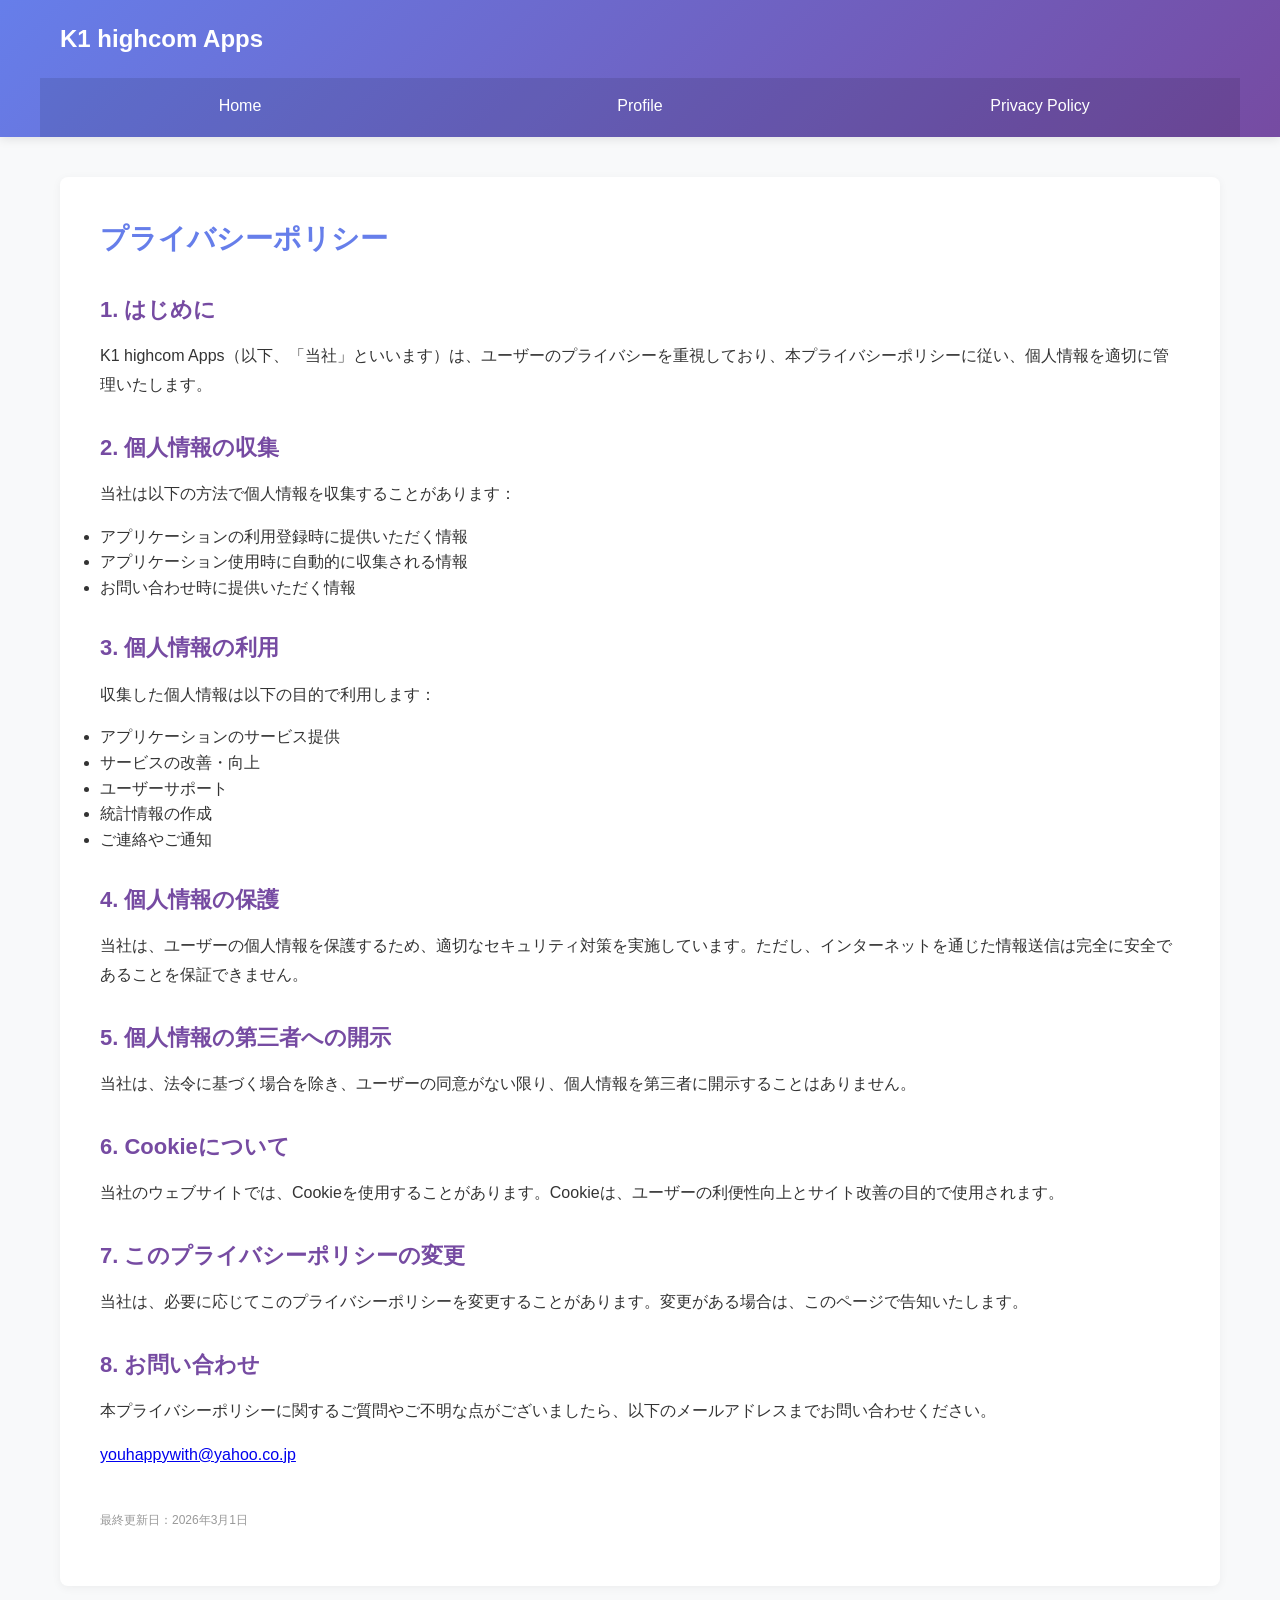
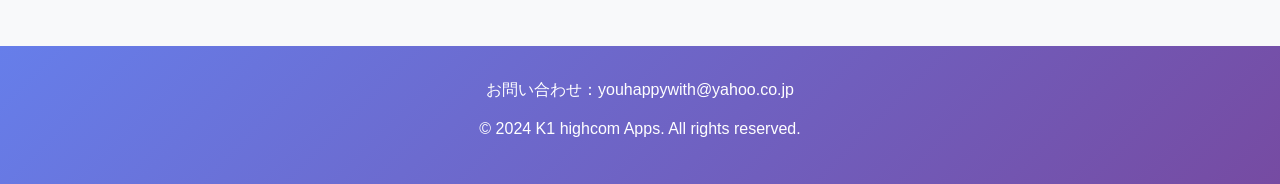
==== privacy.html @ 00ea288c "jekyllを使わずにWebサイトを作成" ====
<!DOCTYPE html>
<html lang="ja">
<head>
  <meta charset="UTF-8">
  <meta name="viewport" content="width=device-width, initial-scale=1.0">
  <title>プライバシーポリシー - K1 highcom Apps</title>
  <link rel="stylesheet" href="styles.css">
</head>
<body>
  <header>
    <div class="header-container">
      <div class="site-title">
        K1 highcom Apps
        <button class="menu-toggle">☰</button>
      </div>
      <nav>
        <ul>
          <li><a href="index.html">Home</a></li>
          <li><a href="profile.html">Profile</a></li>
          <li><a href="privacy.html">Privacy Policy</a></li>
        </ul>
      </nav>
    </div>
  </header>

  <main>
    <div class="container">
      <h1>プライバシーポリシー</h1>

      <h2>1. はじめに</h2>
      <p>K1 highcom Apps（以下、「当社」といいます）は、ユーザーのプライバシーを重視しており、本プライバシーポリシーに従い、個人情報を適切に管理いたします。</p>

      <h2>2. 個人情報の収集</h2>
      <p>当社は以下の方法で個人情報を収集することがあります：</p>
      <ul>
        <li>アプリケーションの利用登録時に提供いただく情報</li>
        <li>アプリケーション使用時に自動的に収集される情報</li>
        <li>お問い合わせ時に提供いただく情報</li>
      </ul>

      <h2>3. 個人情報の利用</h2>
      <p>収集した個人情報は以下の目的で利用します：</p>
      <ul>
        <li>アプリケーションのサービス提供</li>
        <li>サービスの改善・向上</li>
        <li>ユーザーサポート</li>
        <li>統計情報の作成</li>
        <li>ご連絡やご通知</li>
      </ul>

      <h2>4. 個人情報の保護</h2>
      <p>当社は、ユーザーの個人情報を保護するため、適切なセキュリティ対策を実施しています。ただし、インターネットを通じた情報送信は完全に安全であることを保証できません。</p>

      <h2>5. 個人情報の第三者への開示</h2>
      <p>当社は、法令に基づく場合を除き、ユーザーの同意がない限り、個人情報を第三者に開示することはありません。</p>

      <h2>6. Cookieについて</h2>
      <p>当社のウェブサイトでは、Cookieを使用することがあります。Cookieは、ユーザーの利便性向上とサイト改善の目的で使用されます。</p>

      <h2>7. このプライバシーポリシーの変更</h2>
      <p>当社は、必要に応じてこのプライバシーポリシーを変更することがあります。変更がある場合は、このページで告知いたします。</p>

      <h2>8. お問い合わせ</h2>
      <p>本プライバシーポリシーに関するご質問やご不明な点がございましたら、以下のメールアドレスまでお問い合わせください。</p>
      <p><a href="mailto:youhappywith@yahoo.co.jp">youhappywith@yahoo.co.jp</a></p>

      <p style="margin-top: 40px; font-size: 12px; color: #999;">最終更新日：2026年3月1日</p>
    </div>
  </main>

  <footer>
    <p>お問い合わせ：<a href="mailto:youhappywith@yahoo.co.jp">youhappywith@yahoo.co.jp</a></p>
    <p>&copy; 2024 K1 highcom Apps. All rights reserved.</p>
  </footer>

  <script src="script.js"></script>
</body>
</html>
---- styles.css ----
/* Global Styles */
* {
  margin: 0;
  padding: 0;
  box-sizing: border-box;
}

body {
  font-family: 'Segoe UI', Tahoma, Geneva, Verdana, sans-serif;
  line-height: 1.6;
  color: #333;
  background-color: #f8f9fa;
}

/* Header & Navigation */
header {
  background: linear-gradient(135deg, #667eea 0%, #764ba2 100%);
  color: white;
  padding: 0;
  box-shadow: 0 2px 10px rgba(0, 0, 0, 0.1);
  position: sticky;
  top: 0;
  z-index: 100;
}

.header-container {
  max-width: 1200px;
  margin: 0 auto;
  padding: 0;
}

.site-title {
  padding: 20px;
  font-size: 24px;
  font-weight: bold;
  display: flex;
  justify-content: space-between;
  align-items: center;
}

.menu-toggle {
  display: none;
  background: none;
  border: none;
  color: white;
  font-size: 24px;
  cursor: pointer;
}

nav {
  background: rgba(0, 0, 0, 0.1);
  display: flex;
  justify-content: flex-start;
}

nav ul {
  list-style: none;
  display: flex;
  width: 100%;
  margin: 0;
  padding: 0;
}

nav li {
  flex: 1;
}

nav a {
  display: block;
  color: white;
  text-decoration: none;
  padding: 15px 20px;
  text-align: center;
  transition: background-color 0.3s ease;
  border-bottom: 3px solid transparent;
}

nav a:hover,
nav a.active {
  background-color: rgba(0, 0, 0, 0.2);
  border-bottom-color: white;
}

/* Main Content */
main {
  max-width: 1200px;
  margin: 40px auto;
  padding: 0 20px;
}

.container {
  background: white;
  padding: 40px;
  border-radius: 8px;
  box-shadow: 0 2px 10px rgba(0, 0, 0, 0.05);
  margin-bottom: 40px;
}

h1 {
  color: #667eea;
  margin-bottom: 20px;
  font-size: 28px;
}

h2 {
  color: #764ba2;
  margin-top: 30px;
  margin-bottom: 15px;
  font-size: 22px;
}

h3 {
  color: #667eea;
  margin-top: 20px;
  margin-bottom: 10px;
  font-size: 18px;
}

p {
  margin-bottom: 15px;
  line-height: 1.8;
}

/* App Cards */
.app-card {
  background: linear-gradient(135deg, rgba(102, 126, 234, 0.1) 0%, rgba(118, 75, 162, 0.1) 100%);
  padding: 30px;
  margin: 20px 0;
  border-radius: 8px;
  border-left: 4px solid #667eea;
}

.app-card h3 {
  color: #667eea;
  margin-top: 0;
}

.app-card p {
  margin-bottom: 15px;
}

.download-buttons {
  display: flex;
  gap: 10px;
  margin-top: 15px;
  flex-wrap: wrap;
}

.btn {
  display: inline-block;
  padding: 12px 24px;
  background: linear-gradient(135deg, #667eea 0%, #764ba2 100%);
  color: white;
  text-decoration: none;
  border-radius: 5px;
  transition: transform 0.2s ease, box-shadow 0.2s ease;
  border: none;
  cursor: pointer;
  font-size: 14px;
  font-weight: 600;
}

.btn:hover {
  transform: translateY(-2px);
  box-shadow: 0 4px 15px rgba(102, 126, 234, 0.4);
}

.btn-secondary {
  background: linear-gradient(135deg, #764ba2 0%, #667eea 100%);
}

/* Profile Section */
.profile-info {
  display: grid;
  grid-template-columns: 1fr 1fr;
  gap: 30px;
  margin-bottom: 40px;
}

.profile-bio {
  padding: 20px;
  background: linear-gradient(135deg, rgba(102, 126, 234, 0.05) 0%, rgba(118, 75, 162, 0.05) 100%);
  border-radius: 8px;
  border-left: 4px solid #667eea;
}

.profile-bio h3 {
  margin-top: 0;
}

.profile-skills {
  padding: 20px;
  background: linear-gradient(135deg, rgba(118, 75, 162, 0.05) 0%, rgba(102, 126, 234, 0.05) 100%);
  border-radius: 8px;
  border-left: 4px solid #764ba2;
}

.profile-skills h3 {
  margin-top: 0;
  color: #764ba2;
}

.skill-list {
  list-style: none;
  padding: 0;
}

.skill-list li {
  padding: 8px 0;
  color: #555;
}

.skill-list li:before {
  content: "▸ ";
  color: #667eea;
  font-weight: bold;
  margin-right: 8px;
}

/* Timeline */
.timeline {
  position: relative;
  padding: 20px 0;
}

.timeline-item {
  padding-left: 40px;
  margin: 15px 0;
  position: relative;
}

.timeline-item:before {
  content: "";
  position: absolute;
  left: 0;
  top: 5px;
  width: 12px;
  height: 12px;
  background: linear-gradient(135deg, #667eea 0%, #764ba2 100%);
  border-radius: 50%;
  border: 2px solid white;
  box-shadow: 0 0 0 2px #667eea;
}

.timeline-date {
  font-weight: bold;
  color: #667eea;
  margin-right: 10px;
}

.timeline-content {
  color: #555;
}

/* Social Links */
.social-links {
  display: flex;
  gap: 15px;
  margin-top: 20px;
  flex-wrap: wrap;
}

.social-links a {
  display: inline-block;
  padding: 10px 20px;
  background: linear-gradient(135deg, #667eea 0%, #764ba2 100%);
  color: white;
  text-decoration: none;
  border-radius: 5px;
  transition: transform 0.2s ease;
  font-size: 14px;
  font-weight: 600;
}

.social-links a:hover {
  transform: translateY(-2px);
}

/* Footer */
footer {
  background: linear-gradient(135deg, #667eea 0%, #764ba2 100%);
  color: white;
  text-align: center;
  padding: 30px 20px;
  margin-top: 60px;
}

footer p {
  margin-bottom: 10px;
  color: white;
}

footer a {
  color: white;
  text-decoration: none;
  transition: text-decoration 0.2s ease;
}

footer a:hover {
  text-decoration: underline;
}

/* Responsive */
@media (max-width: 768px) {
  .site-title {
    flex-direction: column;
    align-items: flex-start;
  }

  .menu-toggle {
    display: block;
    position: absolute;
    top: 20px;
    right: 20px;
  }

  nav {
    max-height: 0;
    overflow: hidden;
    transition: max-height 0.3s ease;
  }

  nav.active {
    max-height: 300px;
  }

  nav ul {
    flex-direction: column;
  }

  nav li {
    flex: none;
  }

  .profile-info {
    grid-template-columns: 1fr;
  }

  .container {
    padding: 20px;
  }

  .download-buttons {
    flex-direction: column;
  }

  .btn {
    width: 100%;
    text-align: center;
  }

  h1 {
    font-size: 24px;
  }

  h2 {
    font-size: 20px;
  }
}

@media (max-width: 480px) {
  .site-title {
    font-size: 20px;
  }

  nav a {
    padding: 12px 15px;
    font-size: 14px;
  }

  .app-card {
    padding: 20px;
  }

  h1 {
    font-size: 20px;
  }

  h2 {
    font-size: 18px;
  }
}
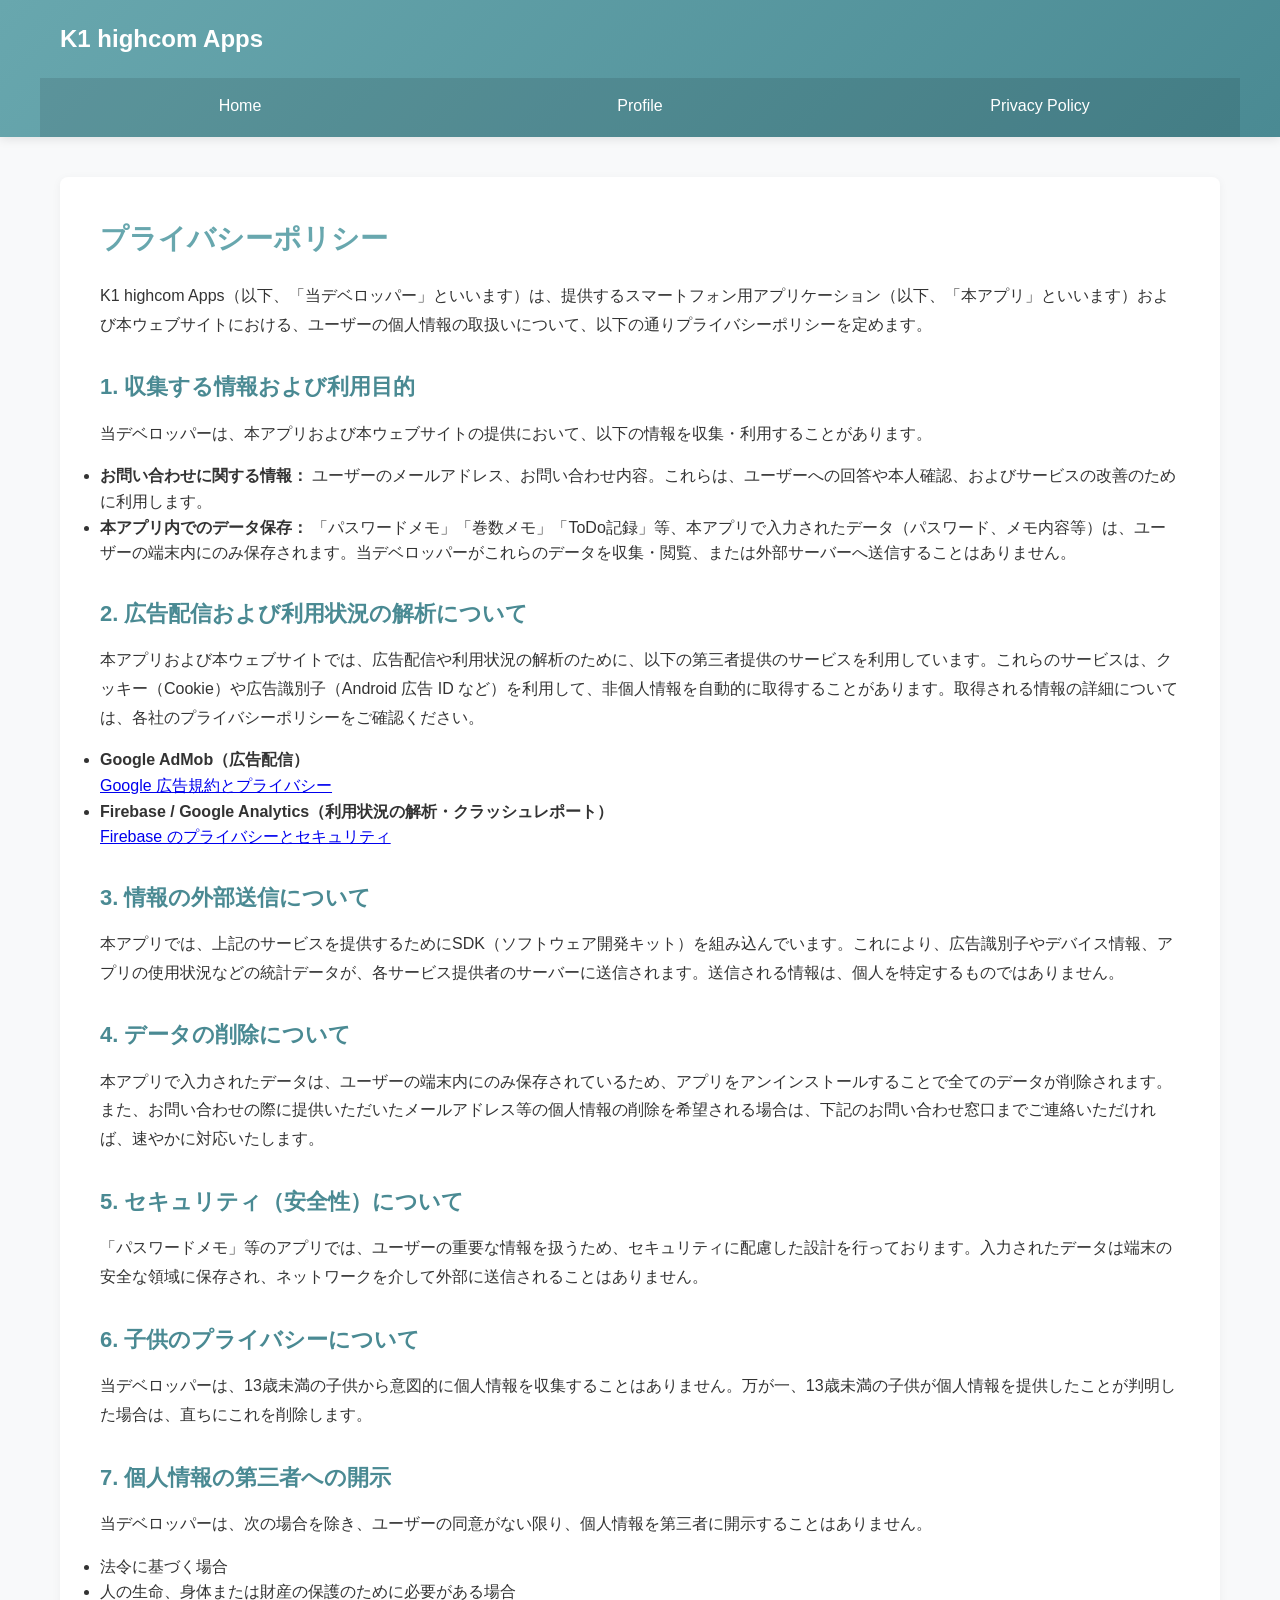
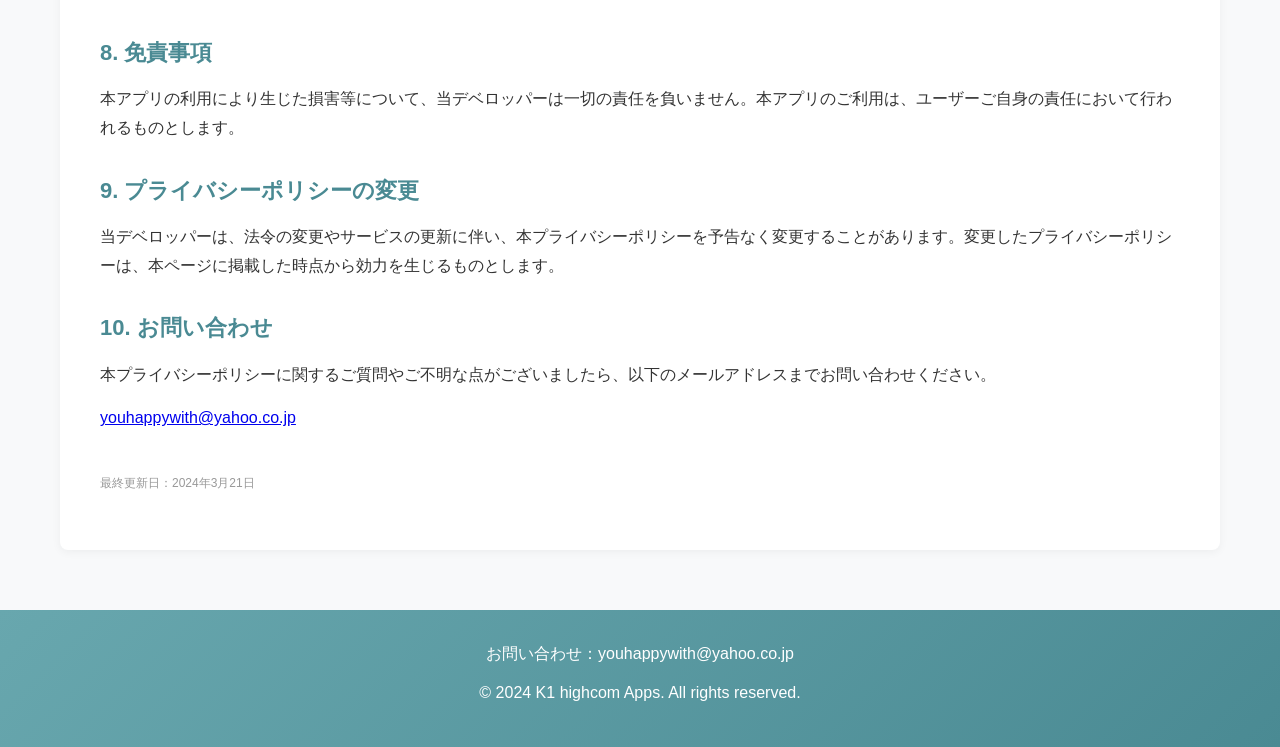
==== commit e5e8d5b9: "Androidアプリのプライバシーポリシーとしても利用できるように内容を更新" ====
--- a/privacy.html
+++ b/privacy.html
@@ -27,44 +27,56 @@
     <div class="container">
       <h1>プライバシーポリシー</h1>
 
-      <h2>1. はじめに</h2>
-      <p>K1 highcom Apps（以下、「当社」といいます）は、ユーザーのプライバシーを重視しており、本プライバシーポリシーに従い、個人情報を適切に管理いたします。</p>
+      <p>K1 highcom Apps（以下、「当デベロッパー」といいます）は、提供するスマートフォン用アプリケーション（以下、「本アプリ」といいます）および本ウェブサイトにおける、ユーザーの個人情報の取扱いについて、以下の通りプライバシーポリシーを定めます。</p>
 
-      <h2>2. 個人情報の収集</h2>
-      <p>当社は以下の方法で個人情報を収集することがあります：</p>
+      <h2>1. 収集する情報および利用目的</h2>
+      <p>当デベロッパーは、本アプリおよび本ウェブサイトの提供において、以下の情報を収集・利用することがあります。</p>
       <ul>
-        <li>アプリケーションの利用登録時に提供いただく情報</li>
-        <li>アプリケーション使用時に自動的に収集される情報</li>
-        <li>お問い合わせ時に提供いただく情報</li>
+        <li><strong>お問い合わせに関する情報：</strong> ユーザーのメールアドレス、お問い合わせ内容。これらは、ユーザーへの回答や本人確認、およびサービスの改善のために利用します。</li>
+        <li><strong>本アプリ内でのデータ保存：</strong> 「パスワードメモ」「巻数メモ」「ToDo記録」等、本アプリで入力されたデータ（パスワード、メモ内容等）は、ユーザーの端末内にのみ保存されます。当デベロッパーがこれらのデータを収集・閲覧、または外部サーバーへ送信することはありません。</li>
       </ul>
 
-      <h2>3. 個人情報の利用</h2>
-      <p>収集した個人情報は以下の目的で利用します：</p>
+      <h2>2. 広告配信および利用状況の解析について</h2>
+      <p>本アプリおよび本ウェブサイトでは、広告配信や利用状況の解析のために、以下の第三者提供のサービスを利用しています。これらのサービスは、クッキー（Cookie）や広告識別子（Android 広告 ID など）を利用して、非個人情報を自動的に取得することがあります。取得される情報の詳細については、各社のプライバシーポリシーをご確認ください。</p>
       <ul>
-        <li>アプリケーションのサービス提供</li>
-        <li>サービスの改善・向上</li>
-        <li>ユーザーサポート</li>
-        <li>統計情報の作成</li>
-        <li>ご連絡やご通知</li>
+        <li><strong>Google AdMob（広告配信）</strong><br>
+          <a href="https://policies.google.com/technologies/ads?hl=ja" target="_blank" rel="noopener">Google 広告規約とプライバシー</a>
+        </li>
+        <li><strong>Firebase / Google Analytics（利用状況の解析・クラッシュレポート）</strong><br>
+          <a href="https://firebase.google.com/support/privacy?hl=ja" target="_blank" rel="noopener">Firebase のプライバシーとセキュリティ</a>
+        </li>
       </ul>
 
-      <h2>4. 個人情報の保護</h2>
-      <p>当社は、ユーザーの個人情報を保護するため、適切なセキュリティ対策を実施しています。ただし、インターネットを通じた情報送信は完全に安全であることを保証できません。</p>
+      <h2>3. 情報の外部送信について</h2>
+      <p>本アプリでは、上記のサービスを提供するためにSDK（ソフトウェア開発キット）を組み込んでいます。これにより、広告識別子やデバイス情報、アプリの使用状況などの統計データが、各サービス提供者のサーバーに送信されます。送信される情報は、個人を特定するものではありません。</p>
 
-      <h2>5. 個人情報の第三者への開示</h2>
-      <p>当社は、法令に基づく場合を除き、ユーザーの同意がない限り、個人情報を第三者に開示することはありません。</p>
+      <h2>4. データの削除について</h2>
+      <p>本アプリで入力されたデータは、ユーザーの端末内にのみ保存されているため、アプリをアンインストールすることで全てのデータが削除されます。また、お問い合わせの際に提供いただいたメールアドレス等の個人情報の削除を希望される場合は、下記のお問い合わせ窓口までご連絡いただければ、速やかに対応いたします。</p>
 
-      <h2>6. Cookieについて</h2>
-      <p>当社のウェブサイトでは、Cookieを使用することがあります。Cookieは、ユーザーの利便性向上とサイト改善の目的で使用されます。</p>
+      <h2>5. セキュリティ（安全性）について</h2>
+      <p>「パスワードメモ」等のアプリでは、ユーザーの重要な情報を扱うため、セキュリティに配慮した設計を行っております。入力されたデータは端末の安全な領域に保存され、ネットワークを介して外部に送信されることはありません。</p>
 
-      <h2>7. このプライバシーポリシーの変更</h2>
-      <p>当社は、必要に応じてこのプライバシーポリシーを変更することがあります。変更がある場合は、このページで告知いたします。</p>
+      <h2>6. 子供のプライバシーについて</h2>
+      <p>当デベロッパーは、13歳未満の子供から意図的に個人情報を収集することはありません。万が一、13歳未満の子供が個人情報を提供したことが判明した場合は、直ちにこれを削除します。</p>
 
-      <h2>8. お問い合わせ</h2>
+      <h2>7. 個人情報の第三者への開示</h2>
+      <p>当デベロッパーは、次の場合を除き、ユーザーの同意がない限り、個人情報を第三者に開示することはありません。</p>
+      <ul>
+        <li>法令に基づく場合</li>
+        <li>人の生命、身体または財産の保護のために必要がある場合</li>
+      </ul>
+
+      <h2>8. 免責事項</h2>
+      <p>本アプリの利用により生じた損害等について、当デベロッパーは一切の責任を負いません。本アプリのご利用は、ユーザーご自身の責任において行われるものとします。</p>
+
+      <h2>9. プライバシーポリシーの変更</h2>
+      <p>当デベロッパーは、法令の変更やサービスの更新に伴い、本プライバシーポリシーを予告なく変更することがあります。変更したプライバシーポリシーは、本ページに掲載した時点から効力を生じるものとします。</p>
+
+      <h2>10. お問い合わせ</h2>
       <p>本プライバシーポリシーに関するご質問やご不明な点がございましたら、以下のメールアドレスまでお問い合わせください。</p>
       <p><a href="mailto:youhappywith@yahoo.co.jp">youhappywith@yahoo.co.jp</a></p>
 
-      <p style="margin-top: 40px; font-size: 12px; color: #999;">最終更新日：2026年3月1日</p>
+      <p style="margin-top: 40px; font-size: 12px; color: #999;">最終更新日：2024年3月21日</p>
     </div>
   </main>
 
@@ -76,4 +88,3 @@
   <script src="script.js"></script>
 </body>
 </html>
-
--- a/styles.css
+++ b/styles.css
@@ -14,7 +14,7 @@
 
 /* Header & Navigation */
 header {
-  background: linear-gradient(135deg, #667eea 0%, #764ba2 100%);
+  background: linear-gradient(135deg, #68a7ae 0%, #4a8a93 100%);
   color: white;
   padding: 0;
   box-shadow: 0 2px 10px rgba(0, 0, 0, 0.1);
@@ -88,6 +88,60 @@
   padding: 0 20px;
 }
 
+/* Intro section: use developerheader.jpeg as background with overlay */
+.intro-section {
+  position: relative;
+  display: flex;
+  gap: 30px;
+  align-items: center;
+  margin-bottom: 40px;
+  padding: 24px;
+  border-radius: 8px;
+  overflow: hidden;
+  background-image: url('img/developerheader.jpeg');
+  background-size: cover;
+  background-position: center;
+}
+
+/* dark / teal overlay to ensure text contrast */
+.intro-section::before {
+  content: "";
+  position: absolute;
+  inset: 0;
+  background: linear-gradient(135deg, rgba(8, 50, 52, 0.55), rgba(74, 138, 147, 0.35));
+  z-index: 1;
+}
+
+/* put children above overlay */
+.intro-section > * {
+  position: relative;
+  z-index: 2;
+}
+
+/* text color override for readability on image */
+.intro-section h1,
+.intro-section p {
+  color: #ffffff;
+}
+
+/* icon style override when on image background */
+.intro-icon img {
+  width: 150px;
+  height: 150px;
+  border-radius: 50%;
+  object-fit: cover;
+  box-shadow: 0 4px 15px rgba(0, 0, 0, 0.35);
+  border: 3px solid rgba(255,255,255,0.9);
+}
+
+.intro-icon {
+  flex-shrink: 0;
+}
+
+.intro-content {
+  flex: 1;
+}
+
 .container {
   background: white;
   padding: 40px;
@@ -97,20 +151,20 @@
 }
 
 h1 {
-  color: #667eea;
+  color: #68a7ae;
   margin-bottom: 20px;
   font-size: 28px;
 }
 
 h2 {
-  color: #764ba2;
+  color: #4a8a93;
   margin-top: 30px;
   margin-bottom: 15px;
   font-size: 22px;
 }
 
 h3 {
-  color: #667eea;
+  color: #68a7ae;
   margin-top: 20px;
   margin-bottom: 10px;
   font-size: 18px;
@@ -123,20 +177,77 @@
 
 /* App Cards */
 .app-card {
-  background: linear-gradient(135deg, rgba(102, 126, 234, 0.1) 0%, rgba(118, 75, 162, 0.1) 100%);
+  background: linear-gradient(135deg, rgba(104, 167, 174, 0.1) 0%, rgba(74, 138, 147, 0.1) 100%);
   padding: 30px;
   margin: 20px 0;
   border-radius: 8px;
-  border-left: 4px solid #667eea;
+  border-left: 4px solid #68a7ae;
+  display: flex;
+  gap: 20px;
+  align-items: flex-start;
+}
+
+.app-icon {
+  flex-shrink: 0;
+}
+
+.app-icon img {
+  width: 100px;
+  height: 100px;
+  border-radius: 8px;
+  object-fit: cover;
+  box-shadow: 0 2px 8px rgba(0, 0, 0, 0.1);
+}
+
+.app-content {
+  flex: 1;
+}
+
+.app-subtitle {
+  font-size: 14px;
+  color: #4a8a93;
+  font-weight: 600;
+  margin-bottom: 10px;
+  margin-top: -10px;
+}
+
+.app-badge {
+  font-size: 14px;
+  color: #e74c3c;
+  font-weight: 700;
+  background: rgba(231, 76, 60, 0.1);
+  padding: 8px 12px;
+  border-radius: 4px;
+  display: inline-block;
+  margin: 10px 0;
 }
 
 .app-card h3 {
-  color: #667eea;
+  color: #68a7ae;
   margin-top: 0;
 }
 
 .app-card p {
   margin-bottom: 15px;
+}
+
+.other-apps-section {
+  background: linear-gradient(135deg, rgba(104, 167, 174, 0.15) 0%, rgba(74, 138, 147, 0.15) 100%);
+  padding: 30px;
+  margin: 40px 0 20px 0;
+  border-radius: 8px;
+  border-left: 4px solid #68a7ae;
+  text-align: center;
+}
+
+.other-apps-section p {
+  margin-bottom: 20px;
+  font-size: 16px;
+  color: #333;
+}
+
+.other-apps-section .btn {
+  display: inline-block;
 }
 
 .download-buttons {
@@ -149,7 +260,7 @@
 .btn {
   display: inline-block;
   padding: 12px 24px;
-  background: linear-gradient(135deg, #667eea 0%, #764ba2 100%);
+  background: linear-gradient(135deg, #68a7ae 0%, #4a8a93 100%);
   color: white;
   text-decoration: none;
   border-radius: 5px;
@@ -162,26 +273,46 @@
 
 .btn:hover {
   transform: translateY(-2px);
-  box-shadow: 0 4px 15px rgba(102, 126, 234, 0.4);
+  box-shadow: 0 4px 15px rgba(104, 167, 174, 0.4);
 }
 
 .btn-secondary {
-  background: linear-gradient(135deg, #764ba2 0%, #667eea 100%);
+  background: linear-gradient(135deg, #4a8a93 0%, #68a7ae 100%);
 }
 
 /* Profile Section */
-.profile-info {
+.profile-header {
+  display: flex;
+  gap: 30px;
+  margin-bottom: 40px;
+  align-items: flex-start;
+}
+
+.profile-image {
+  flex-shrink: 0;
+}
+
+.profile-image img {
+  width: 150px;
+  height: 150px;
+  border-radius: 50%;
+  object-fit: cover;
+  box-shadow: 0 4px 15px rgba(104, 167, 174, 0.3);
+  border: 3px solid #68a7ae;
+}
+
+.profile-header > div:last-child {
   display: grid;
   grid-template-columns: 1fr 1fr;
   gap: 30px;
-  margin-bottom: 40px;
+  flex: 1;
 }
 
 .profile-bio {
   padding: 20px;
-  background: linear-gradient(135deg, rgba(102, 126, 234, 0.05) 0%, rgba(118, 75, 162, 0.05) 100%);
-  border-radius: 8px;
-  border-left: 4px solid #667eea;
+  background: linear-gradient(135deg, rgba(104, 167, 174, 0.05) 0%, rgba(74, 138, 147, 0.05) 100%);
+  border-radius: 8px;
+  border-left: 4px solid #68a7ae;
 }
 
 .profile-bio h3 {
@@ -190,14 +321,14 @@
 
 .profile-skills {
   padding: 20px;
-  background: linear-gradient(135deg, rgba(118, 75, 162, 0.05) 0%, rgba(102, 126, 234, 0.05) 100%);
-  border-radius: 8px;
-  border-left: 4px solid #764ba2;
+  background: linear-gradient(135deg, rgba(74, 138, 147, 0.05) 0%, rgba(104, 167, 174, 0.05) 100%);
+  border-radius: 8px;
+  border-left: 4px solid #4a8a93;
 }
 
 .profile-skills h3 {
   margin-top: 0;
-  color: #764ba2;
+  color: #4a8a93;
 }
 
 .skill-list {
@@ -212,7 +343,7 @@
 
 .skill-list li:before {
   content: "▸ ";
-  color: #667eea;
+  color: #68a7ae;
   font-weight: bold;
   margin-right: 8px;
 }
@@ -236,15 +367,15 @@
   top: 5px;
   width: 12px;
   height: 12px;
-  background: linear-gradient(135deg, #667eea 0%, #764ba2 100%);
+  background: linear-gradient(135deg, #68a7ae 0%, #4a8a93 100%);
   border-radius: 50%;
   border: 2px solid white;
-  box-shadow: 0 0 0 2px #667eea;
+  box-shadow: 0 0 0 2px #68a7ae;
 }
 
 .timeline-date {
   font-weight: bold;
-  color: #667eea;
+  color: #68a7ae;
   margin-right: 10px;
 }
 
@@ -263,7 +394,7 @@
 .social-links a {
   display: inline-block;
   padding: 10px 20px;
-  background: linear-gradient(135deg, #667eea 0%, #764ba2 100%);
+  background: linear-gradient(135deg, #68a7ae 0%, #4a8a93 100%);
   color: white;
   text-decoration: none;
   border-radius: 5px;
@@ -278,7 +409,7 @@
 
 /* Footer */
 footer {
-  background: linear-gradient(135deg, #667eea 0%, #764ba2 100%);
+  background: linear-gradient(135deg, #68a7ae 0%, #4a8a93 100%);
   color: white;
   text-align: center;
   padding: 30px 20px;
@@ -332,8 +463,50 @@
     flex: none;
   }
 
-  .profile-info {
+  .intro-section {
+    flex-direction: column;
+    align-items: center;
+    text-align: center;
+  }
+
+  .intro-icon {
+    width: 100%;
+  }
+
+  .intro-icon img {
+    width: 120px;
+    height: 120px;
+  }
+
+  .profile-header {
+    flex-direction: column;
+    align-items: center;
+  }
+
+  .profile-image img {
+    width: 120px;
+    height: 120px;
+  }
+
+  .profile-header > div:last-child {
     grid-template-columns: 1fr;
+  }
+
+  .app-card {
+    flex-direction: column;
+    align-items: center;
+    text-align: center;
+  }
+
+  .app-icon {
+    width: 100%;
+  }
+
+  .app-icon img {
+    width: 80px;
+    height: 80px;
+    margin: 0 auto;
+    display: block;
   }
 
   .container {
@@ -380,4 +553,3 @@
     font-size: 18px;
   }
 }
-
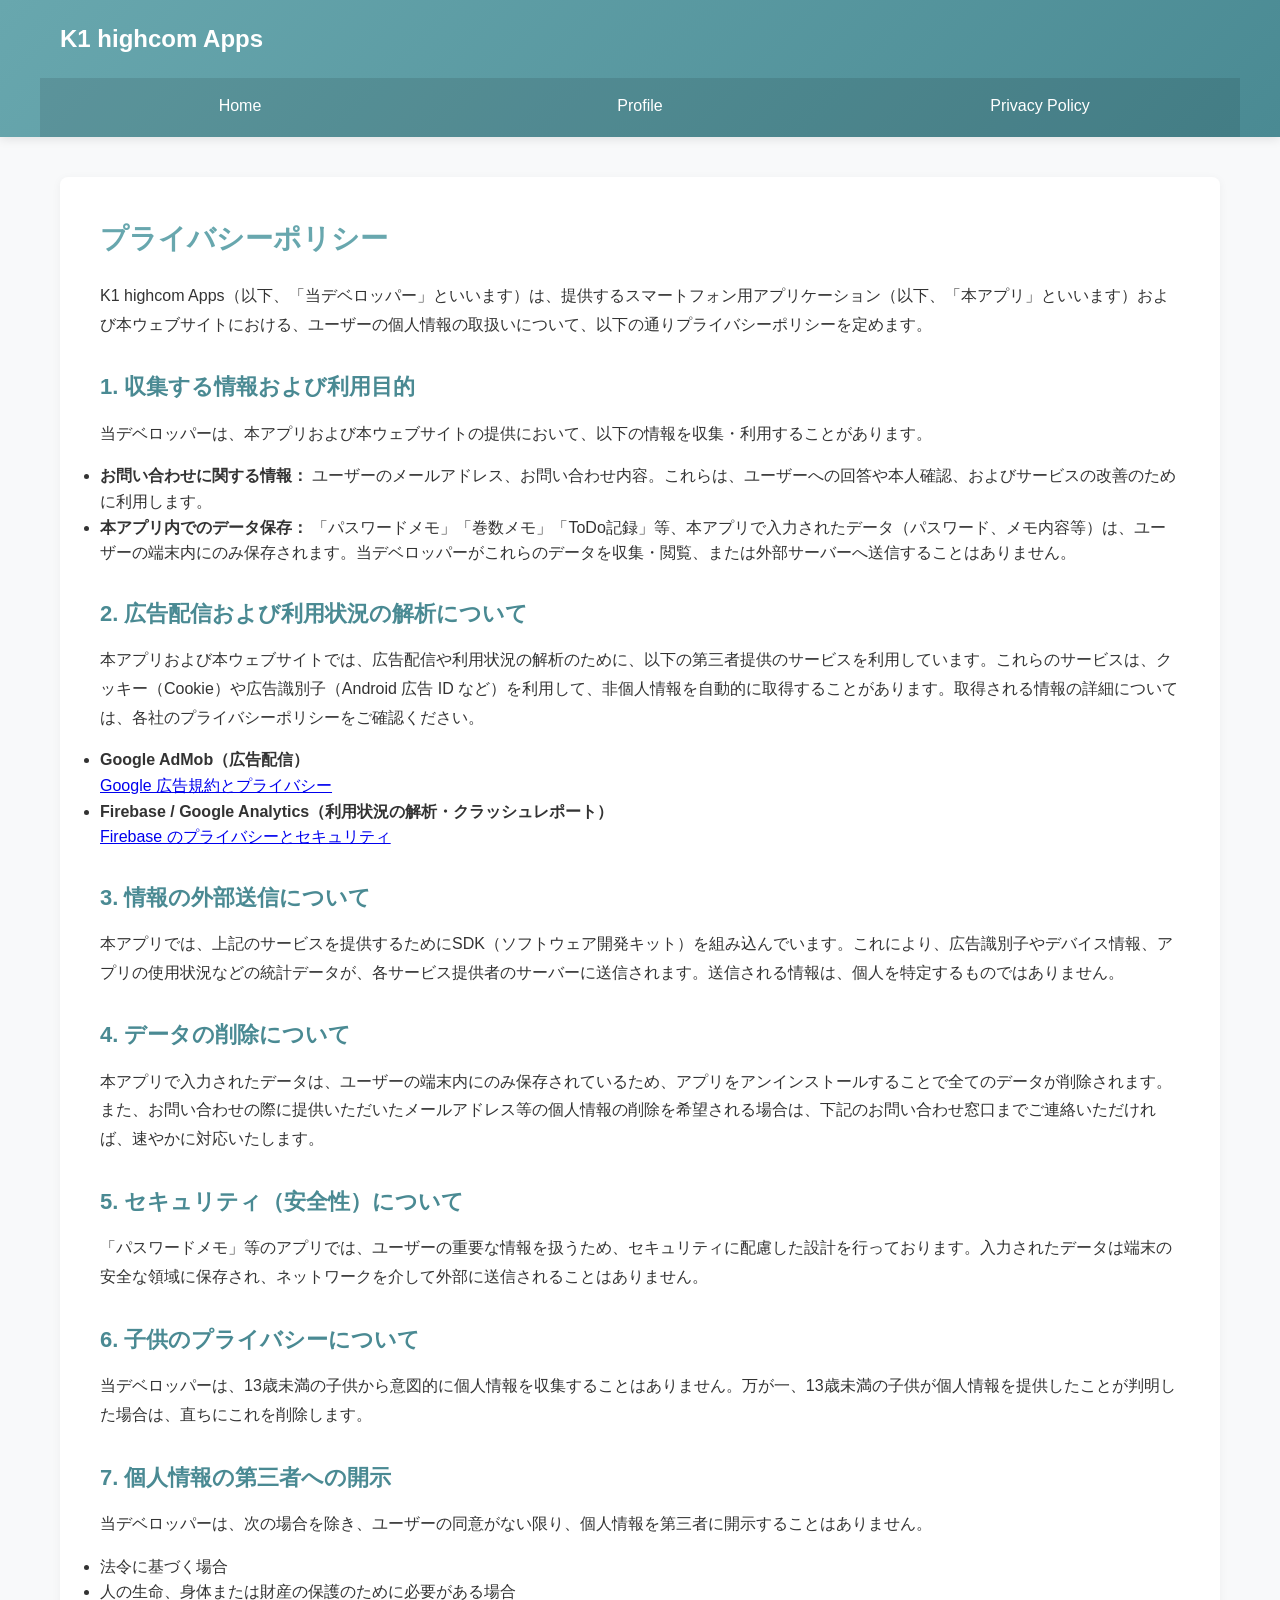
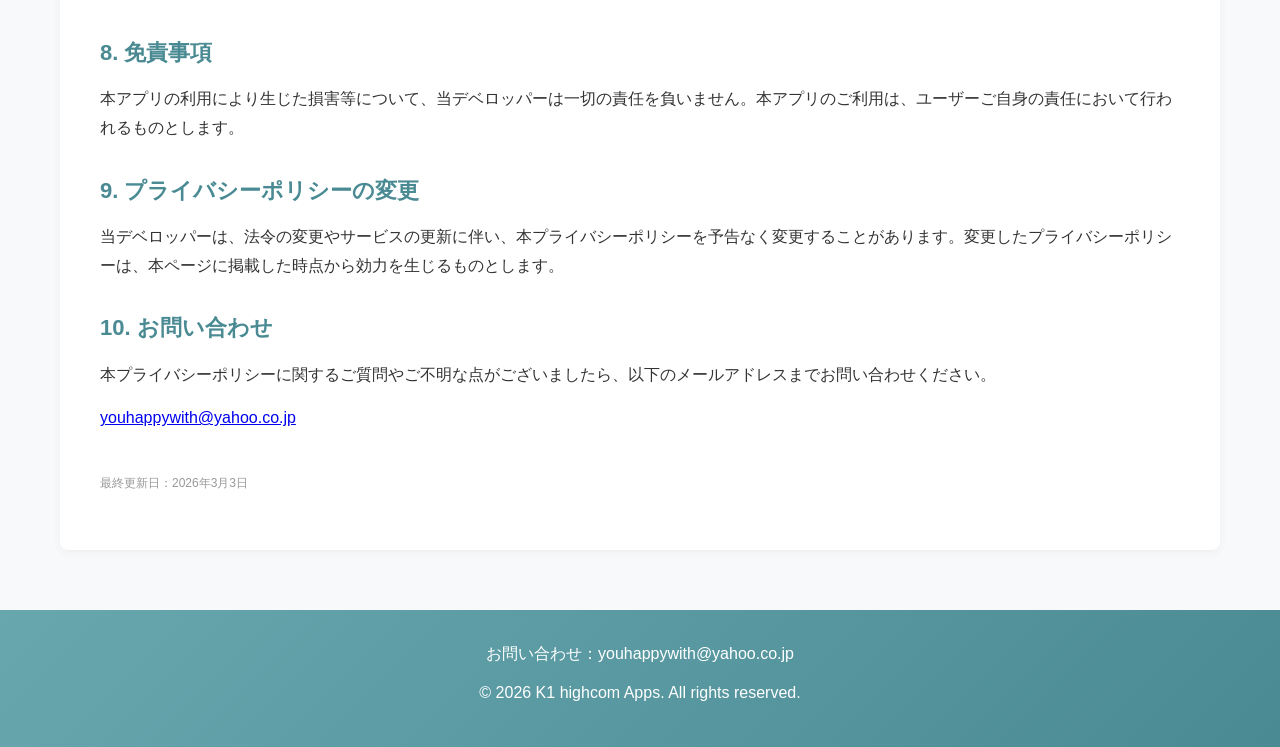
==== commit bc2484bf: "更新日をアップデート" ====
--- a/privacy.html
+++ b/privacy.html
@@ -76,13 +76,13 @@
       <p>本プライバシーポリシーに関するご質問やご不明な点がございましたら、以下のメールアドレスまでお問い合わせください。</p>
       <p><a href="mailto:youhappywith@yahoo.co.jp">youhappywith@yahoo.co.jp</a></p>
 
-      <p style="margin-top: 40px; font-size: 12px; color: #999;">最終更新日：2024年3月21日</p>
+      <p style="margin-top: 40px; font-size: 12px; color: #999;">最終更新日：2026年3月3日</p>
     </div>
   </main>
 
   <footer>
     <p>お問い合わせ：<a href="mailto:youhappywith@yahoo.co.jp">youhappywith@yahoo.co.jp</a></p>
-    <p>&copy; 2024 K1 highcom Apps. All rights reserved.</p>
+    <p>&copy; 2026 K1 highcom Apps. All rights reserved.</p>
   </footer>
 
   <script src="script.js"></script>
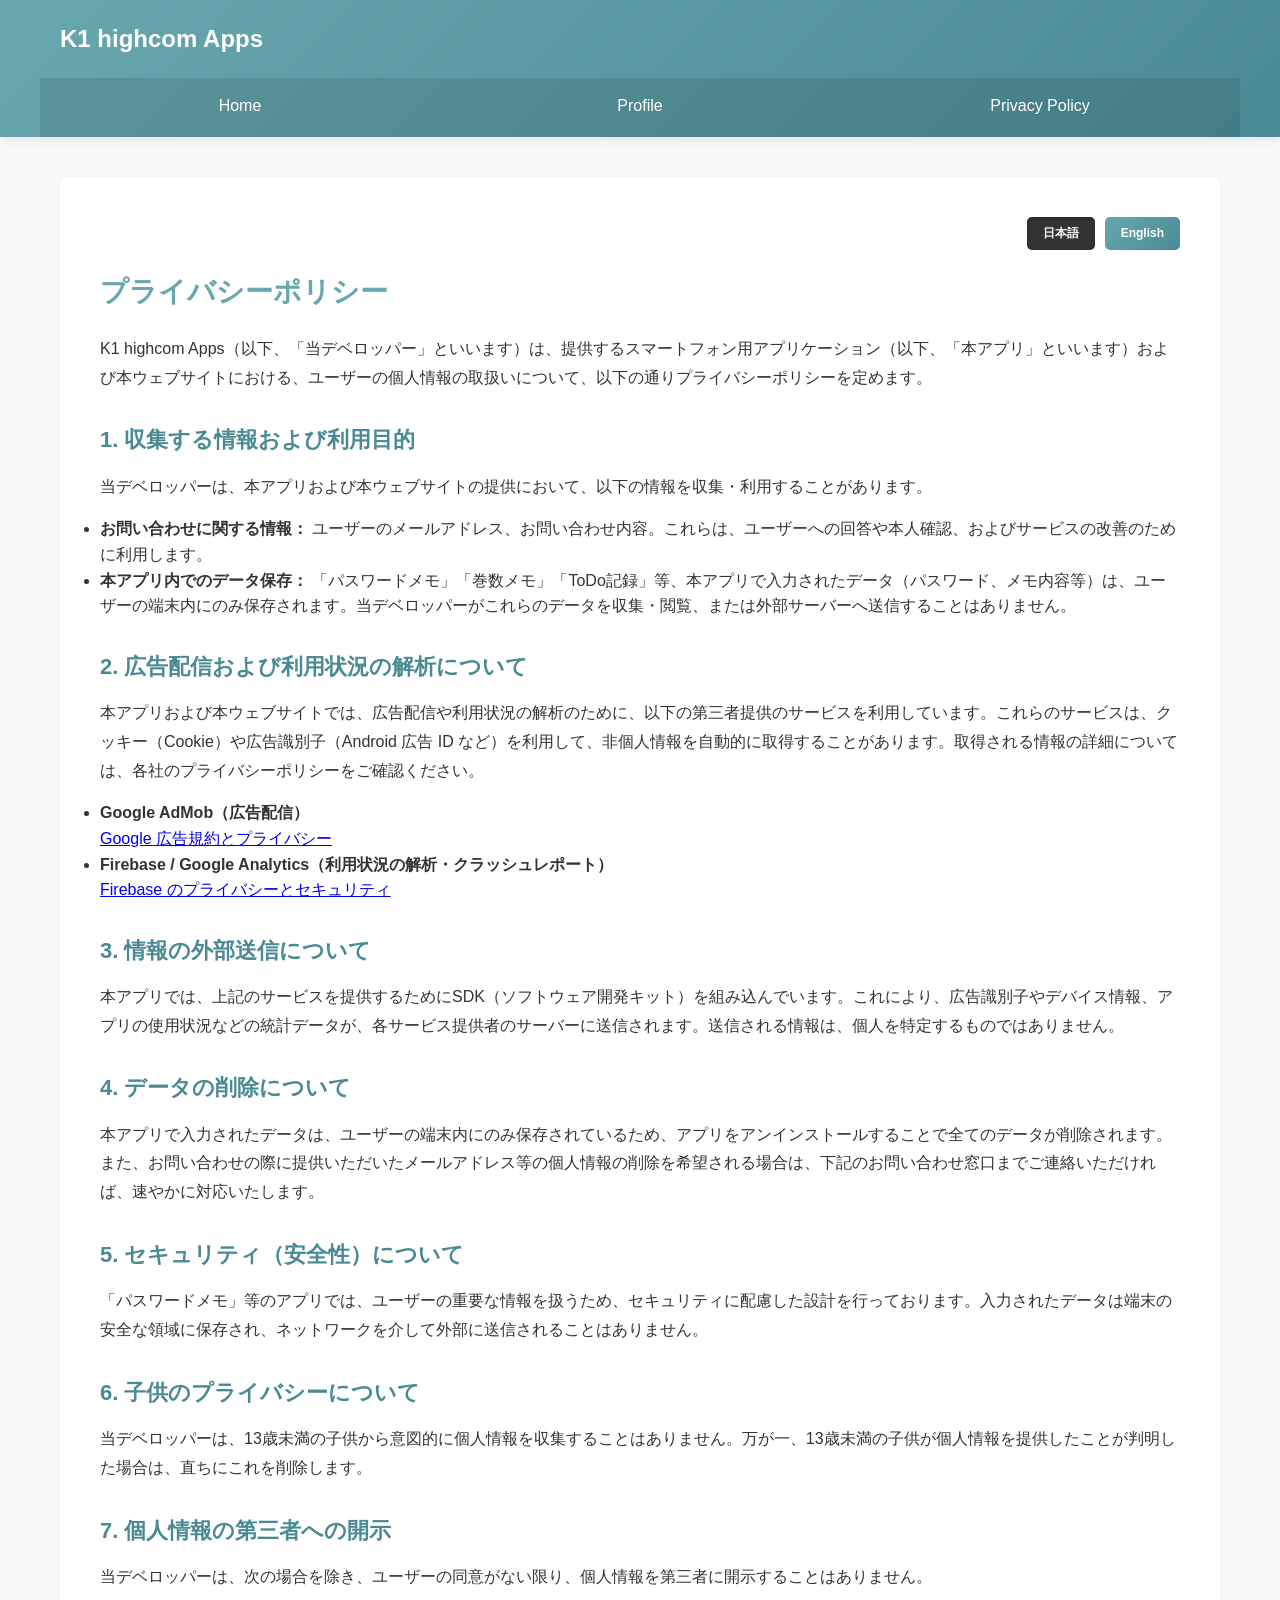
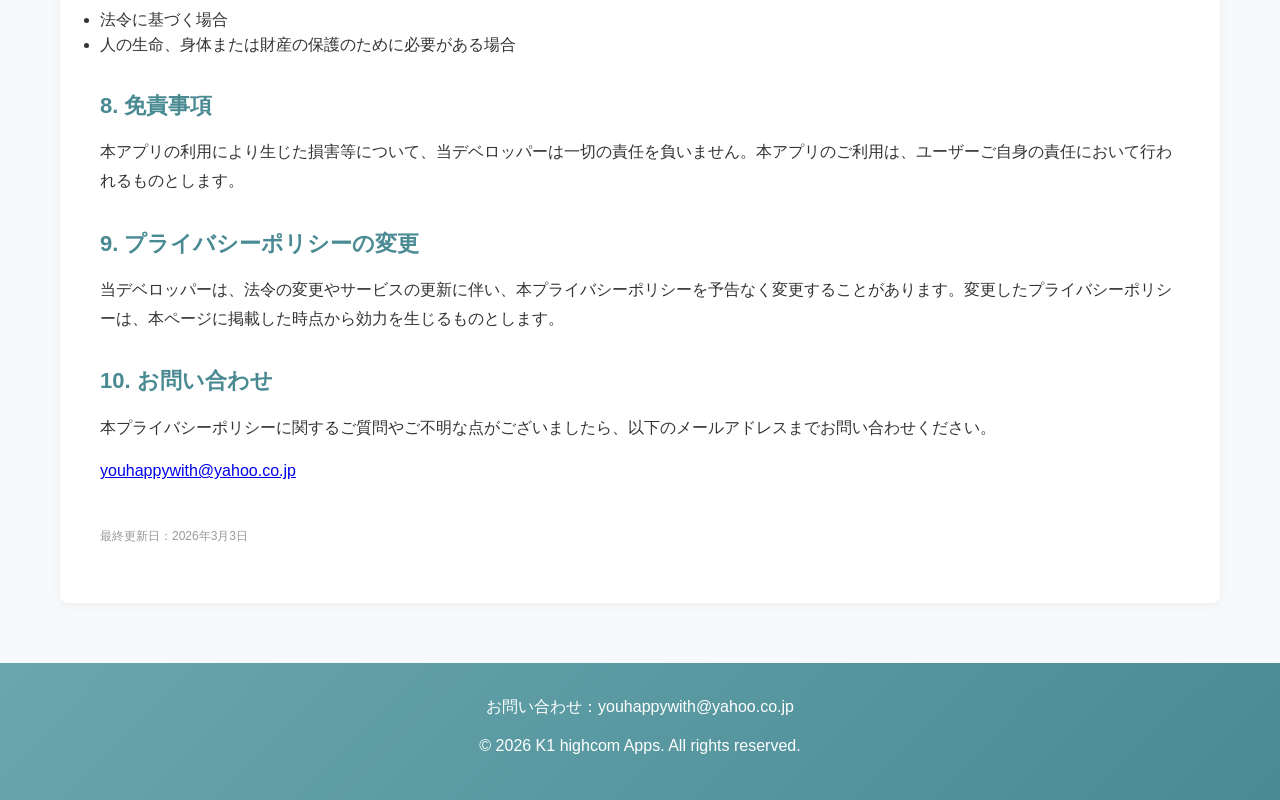
==== commit 0be1cac2: "プライバシーポリシーを日本語と英語に対応" ====
--- a/privacy.html
+++ b/privacy.html
@@ -25,58 +25,120 @@
 
   <main>
     <div class="container">
-      <h1>プライバシーポリシー</h1>
+      <div class="lang-switcher">
+        <button id="lang-ja" class="btn btn-sm active">日本語</button>
+        <button id="lang-en" class="btn btn-sm">English</button>
+      </div>
 
-      <p>K1 highcom Apps（以下、「当デベロッパー」といいます）は、提供するスマートフォン用アプリケーション（以下、「本アプリ」といいます）および本ウェブサイトにおける、ユーザーの個人情報の取扱いについて、以下の通りプライバシーポリシーを定めます。</p>
+      <div id="privacy-ja">
+        <h1>プライバシーポリシー</h1>
 
-      <h2>1. 収集する情報および利用目的</h2>
-      <p>当デベロッパーは、本アプリおよび本ウェブサイトの提供において、以下の情報を収集・利用することがあります。</p>
-      <ul>
-        <li><strong>お問い合わせに関する情報：</strong> ユーザーのメールアドレス、お問い合わせ内容。これらは、ユーザーへの回答や本人確認、およびサービスの改善のために利用します。</li>
-        <li><strong>本アプリ内でのデータ保存：</strong> 「パスワードメモ」「巻数メモ」「ToDo記録」等、本アプリで入力されたデータ（パスワード、メモ内容等）は、ユーザーの端末内にのみ保存されます。当デベロッパーがこれらのデータを収集・閲覧、または外部サーバーへ送信することはありません。</li>
-      </ul>
+        <p>K1 highcom Apps（以下、「当デベロッパー」といいます）は、提供するスマートフォン用アプリケーション（以下、「本アプリ」といいます）および本ウェブサイトにおける、ユーザーの個人情報の取扱いについて、以下の通りプライバシーポリシーを定めます。</p>
 
-      <h2>2. 広告配信および利用状況の解析について</h2>
-      <p>本アプリおよび本ウェブサイトでは、広告配信や利用状況の解析のために、以下の第三者提供のサービスを利用しています。これらのサービスは、クッキー（Cookie）や広告識別子（Android 広告 ID など）を利用して、非個人情報を自動的に取得することがあります。取得される情報の詳細については、各社のプライバシーポリシーをご確認ください。</p>
-      <ul>
-        <li><strong>Google AdMob（広告配信）</strong><br>
-          <a href="https://policies.google.com/technologies/ads?hl=ja" target="_blank" rel="noopener">Google 広告規約とプライバシー</a>
-        </li>
-        <li><strong>Firebase / Google Analytics（利用状況の解析・クラッシュレポート）</strong><br>
-          <a href="https://firebase.google.com/support/privacy?hl=ja" target="_blank" rel="noopener">Firebase のプライバシーとセキュリティ</a>
-        </li>
-      </ul>
+        <h2>1. 収集する情報および利用目的</h2>
+        <p>当デベロッパーは、本アプリおよび本ウェブサイトの提供において、以下の情報を収集・利用することがあります。</p>
+        <ul>
+          <li><strong>お問い合わせに関する情報：</strong> ユーザーのメールアドレス、お問い合わせ内容。これらは、ユーザーへの回答や本人確認、およびサービスの改善のために利用します。</li>
+          <li><strong>本アプリ内でのデータ保存：</strong> 「パスワードメモ」「巻数メモ」「ToDo記録」等、本アプリで入力されたデータ（パスワード、メモ内容等）は、ユーザーの端末内にのみ保存されます。当デベロッパーがこれらのデータを収集・閲覧、または外部サーバーへ送信することはありません。</li>
+        </ul>
 
-      <h2>3. 情報の外部送信について</h2>
-      <p>本アプリでは、上記のサービスを提供するためにSDK（ソフトウェア開発キット）を組み込んでいます。これにより、広告識別子やデバイス情報、アプリの使用状況などの統計データが、各サービス提供者のサーバーに送信されます。送信される情報は、個人を特定するものではありません。</p>
+        <h2>2. 広告配信および利用状況の解析について</h2>
+        <p>本アプリおよび本ウェブサイトでは、広告配信や利用状況の解析のために、以下の第三者提供のサービスを利用しています。これらのサービスは、クッキー（Cookie）や広告識別子（Android 広告 ID など）を利用して、非個人情報を自動的に取得することがあります。取得される情報の詳細については、各社のプライバシーポリシーをご確認ください。</p>
+        <ul>
+          <li><strong>Google AdMob（広告配信）</strong><br>
+            <a href="https://policies.google.com/technologies/ads?hl=ja" target="_blank" rel="noopener">Google 広告規約とプライバシー</a>
+          </li>
+          <li><strong>Firebase / Google Analytics（利用状況の解析・クラッシュレポート）</strong><br>
+            <a href="https://firebase.google.com/support/privacy?hl=ja" target="_blank" rel="noopener">Firebase のプライバシーとセキュリティ</a>
+          </li>
+        </ul>
 
-      <h2>4. データの削除について</h2>
-      <p>本アプリで入力されたデータは、ユーザーの端末内にのみ保存されているため、アプリをアンインストールすることで全てのデータが削除されます。また、お問い合わせの際に提供いただいたメールアドレス等の個人情報の削除を希望される場合は、下記のお問い合わせ窓口までご連絡いただければ、速やかに対応いたします。</p>
+        <h2>3. 情報の外部送信について</h2>
+        <p>本アプリでは、上記のサービスを提供するためにSDK（ソフトウェア開発キット）を組み込んでいます。これにより、広告識別子やデバイス情報、アプリの使用状況などの統計データが、各サービス提供者のサーバーに送信されます。送信される情報は、個人を特定するものではありません。</p>
 
-      <h2>5. セキュリティ（安全性）について</h2>
-      <p>「パスワードメモ」等のアプリでは、ユーザーの重要な情報を扱うため、セキュリティに配慮した設計を行っております。入力されたデータは端末の安全な領域に保存され、ネットワークを介して外部に送信されることはありません。</p>
+        <h2>4. データの削除について</h2>
+        <p>本アプリで入力されたデータは、ユーザーの端末内にのみ保存されているため、アプリをアンインストールすることで全てのデータが削除されます。また、お問い合わせの際に提供いただいたメールアドレス等の個人情報の削除を希望される場合は、下記のお問い合わせ窓口までご連絡いただければ、速やかに対応いたします。</p>
 
-      <h2>6. 子供のプライバシーについて</h2>
-      <p>当デベロッパーは、13歳未満の子供から意図的に個人情報を収集することはありません。万が一、13歳未満の子供が個人情報を提供したことが判明した場合は、直ちにこれを削除します。</p>
+        <h2>5. セキュリティ（安全性）について</h2>
+        <p>「パスワードメモ」等のアプリでは、ユーザーの重要な情報を扱うため、セキュリティに配慮した設計を行っております。入力されたデータは端末の安全な領域に保存され、ネットワークを介して外部に送信されることはありません。</p>
 
-      <h2>7. 個人情報の第三者への開示</h2>
-      <p>当デベロッパーは、次の場合を除き、ユーザーの同意がない限り、個人情報を第三者に開示することはありません。</p>
-      <ul>
-        <li>法令に基づく場合</li>
-        <li>人の生命、身体または財産の保護のために必要がある場合</li>
-      </ul>
+        <h2>6. 子供のプライバシーについて</h2>
+        <p>当デベロッパーは、13歳未満の子供から意図的に個人情報を収集することはありません。万が一、13歳未満の子供が個人情報を提供したことが判明した場合は、直ちにこれを削除します。</p>
 
-      <h2>8. 免責事項</h2>
-      <p>本アプリの利用により生じた損害等について、当デベロッパーは一切の責任を負いません。本アプリのご利用は、ユーザーご自身の責任において行われるものとします。</p>
+        <h2>7. 個人情報の第三者への開示</h2>
+        <p>当デベロッパーは、次の場合を除き、ユーザーの同意がない限り、個人情報を第三者に開示することはありません。</p>
+        <ul>
+          <li>法令に基づく場合</li>
+          <li>人の生命、身体または財産の保護のために必要がある場合</li>
+        </ul>
 
-      <h2>9. プライバシーポリシーの変更</h2>
-      <p>当デベロッパーは、法令の変更やサービスの更新に伴い、本プライバシーポリシーを予告なく変更することがあります。変更したプライバシーポリシーは、本ページに掲載した時点から効力を生じるものとします。</p>
+        <h2>8. 免責事項</h2>
+        <p>本アプリの利用により生じた損害等について、当デベロッパーは一切の責任を負いません。本アプリのご利用は、ユーザーご自身の責任において行われるものとします。</p>
 
-      <h2>10. お問い合わせ</h2>
-      <p>本プライバシーポリシーに関するご質問やご不明な点がございましたら、以下のメールアドレスまでお問い合わせください。</p>
-      <p><a href="mailto:youhappywith@yahoo.co.jp">youhappywith@yahoo.co.jp</a></p>
+        <h2>9. プライバシーポリシーの変更</h2>
+        <p>当デベロッパーは、法令の変更やサービスの更新に伴い、本プライバシーポリシーを予告なく変更することがあります。変更したプライバシーポリシーは、本ページに掲載した時点から効力を生じるものとします。</p>
 
-      <p style="margin-top: 40px; font-size: 12px; color: #999;">最終更新日：2026年3月3日</p>
+        <h2>10. お問い合わせ</h2>
+        <p>本プライバシーポリシーに関するご質問やご不明な点がございましたら、以下のメールアドレスまでお問い合わせください。</p>
+        <p><a href="mailto:youhappywith@yahoo.co.jp">youhappywith@yahoo.co.jp</a></p>
+
+        <p style="margin-top: 40px; font-size: 12px; color: #999;">最終更新日：2026年3月3日</p>
+      </div>
+
+      <div id="privacy-en" style="display: none;">
+        <h1>Privacy Policy</h1>
+
+        <p>K1 highcom Apps (hereinafter referred to as "the developer") defines the following privacy policy regarding the handling of users' personal information in the smartphone applications provided (hereinafter referred to as "the App") and this website.</p>
+
+        <h2>1. Information Collected and Purpose of Use</h2>
+        <p>The developer may collect and use the following information in providing the App and this website.</p>
+        <ul>
+          <li><strong>Inquiry information:</strong> The user's email address and inquiry content. These are used to respond to the user, for identity verification, and to improve the service.</li>
+          <li><strong>Data storage within the App:</strong> Data entered in the App (such as passwords and memo contents) for "Password Memo", "Volume Memo", "ToDo Record", etc., is stored only on the user's device. The developer does not collect, view, or send this data to external servers.</li>
+        </ul>
+
+        <h2>2. Ad Distribution and Usage Analysis</h2>
+        <p>The App and this website use the following third-party services for ad distribution and usage analysis. These services may automatically obtain non-personal information using cookies or advertising identifiers (such as the Android Advertising ID). For details on the information obtained, please check each company's privacy policy.</p>
+        <ul>
+          <li><strong>Google AdMob (Ad distribution)</strong><br>
+            <a href="https://policies.google.com/technologies/ads" target="_blank" rel="noopener">Google Ads Terms & Privacy</a>
+          </li>
+          <li><strong>Firebase / Google Analytics (Usage analysis and crash reports)</strong><br>
+            <a href="https://firebase.google.com/support/privacy" target="_blank" rel="noopener">Privacy and Security in Firebase</a>
+          </li>
+        </ul>
+
+        <h2>3. External Transmission of Information</h2>
+        <p>The App integrates SDKs (Software Development Kits) to provide the above services. Through these, statistical data such as advertising identifiers, device information, and app usage is sent to the servers of each service provider. The information sent does not identify individuals.</p>
+
+        <h2>4. Data Deletion</h2>
+        <p>Since the data entered in the App is stored only on the user's device, all data will be deleted by uninstalling the app. If you wish to delete personal information such as the email address provided during an inquiry, please contact the inquiry desk below, and we will respond promptly.</p>
+
+        <h2>5. Security</h2>
+        <p>Apps such as "Password Memo" handle important information and are designed with security in mind. Entered data is stored in a secure area on the device and is not transmitted externally via the network.</p>
+
+        <h2>6. Children's Privacy</h2>
+        <p>The developer does not intentionally collect personal information from children under 13 years of age. If it is discovered that a child under 13 has provided personal information, it will be deleted immediately.</p>
+
+        <h2>7. Disclosure of Personal Information to Third Parties</h2>
+        <p>The developer will not disclose personal information to third parties without the user's consent, except in the following cases:</p>
+        <ul>
+          <li>When required by law.</li>
+          <li>When necessary to protect human life, body, or property.</li>
+        </ul>
+
+        <h2>8. Disclaimer</h2>
+        <p>The developer shall not be held responsible for any damages resulting from the use of the App. Use of the App is at the user's own risk.</p>
+
+        <h2>9. Changes to the Privacy Policy</h2>
+        <p>The developer may change this privacy policy without notice due to legal changes or service updates. The changed privacy policy shall become effective from the moment it is posted on this page.</p>
+
+        <h2>10. Inquiries</h2>
+        <p>If you have any questions or concerns regarding this privacy policy, please contact the following email address.</p>
+        <p><a href="mailto:youhappywith@yahoo.co.jp">youhappywith@yahoo.co.jp</a></p>
+
+        <p style="margin-top: 40px; font-size: 12px; color: #999;">Last Updated: March 3, 2026</p>
+      </div>
     </div>
   </main>
 
--- a/styles.css
+++ b/styles.css
@@ -278,6 +278,24 @@
 
 .btn-secondary {
   background: linear-gradient(135deg, #4a8a93 0%, #68a7ae 100%);
+}
+
+.btn.active {
+  background: #333;
+  box-shadow: inset 0 2px 5px rgba(0,0,0,0.2);
+}
+
+.btn-sm {
+  padding: 8px 16px;
+  font-size: 12px;
+}
+
+/* Language Switcher */
+.lang-switcher {
+  display: flex;
+  gap: 10px;
+  margin-bottom: 20px;
+  justify-content: flex-end;
 }
 
 /* Profile Section */
